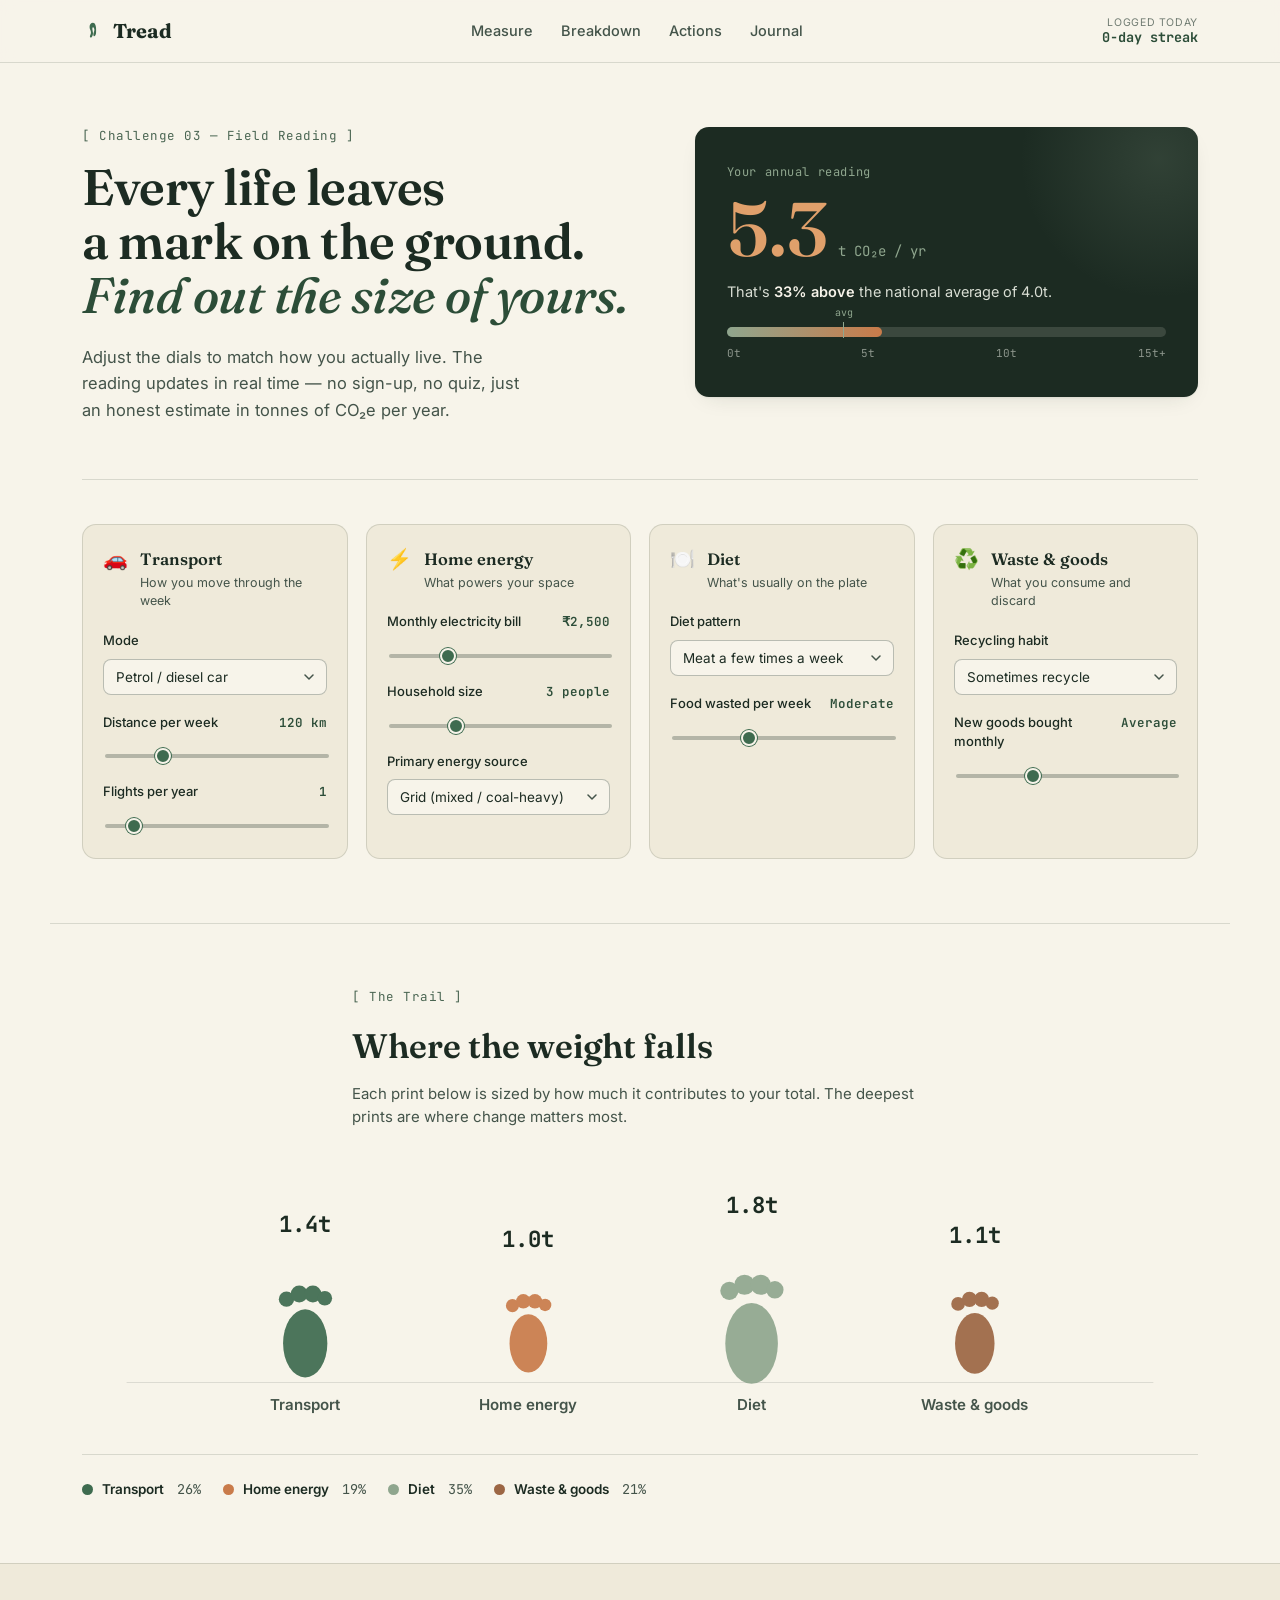
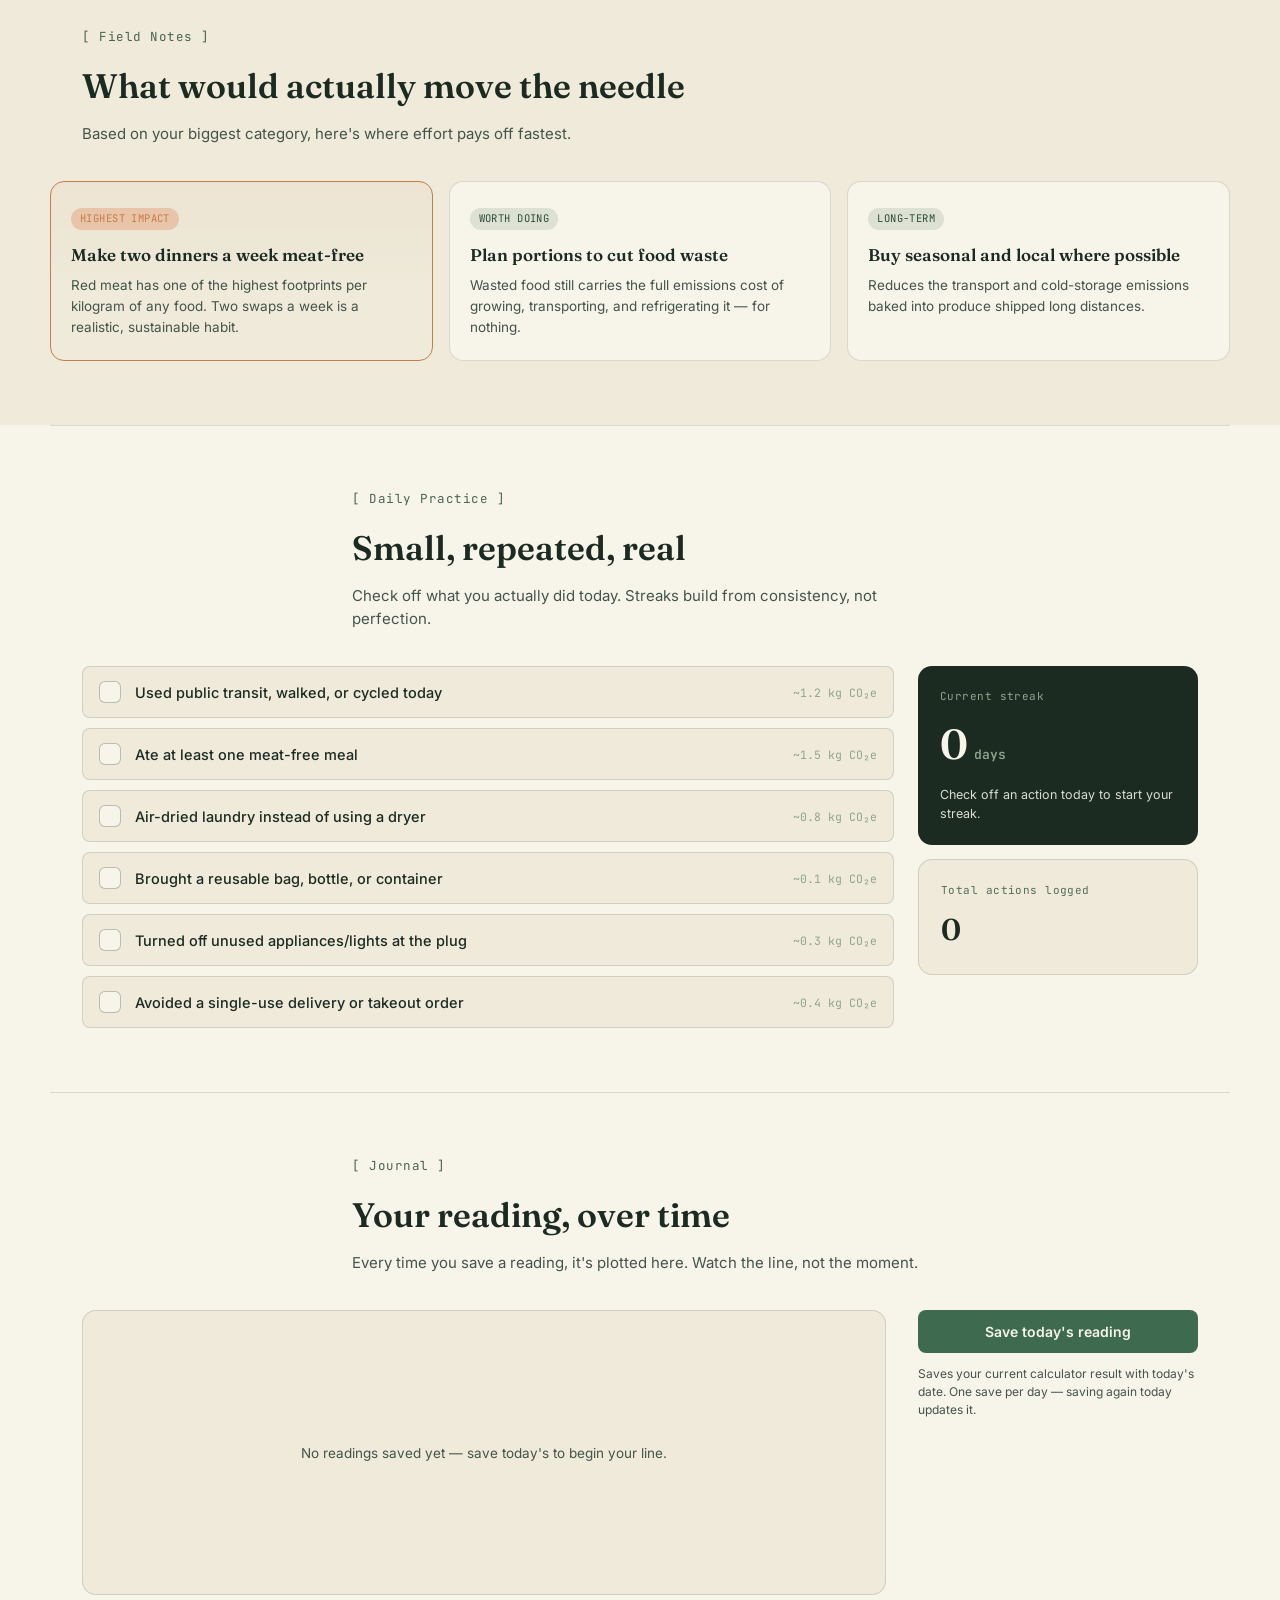
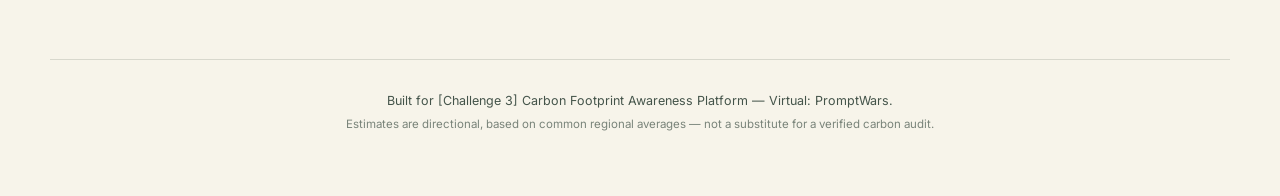
==== index.html @ a357f41b "Add files via upload Added initial project files" ====
<!DOCTYPE html>
<html lang="en">
<head>
<meta charset="UTF-8">
<meta name="viewport" content="width=device-width, initial-scale=1.0">
<title>Tread — Carbon Footprint Awareness Platform</title>
<link rel="preconnect" href="https://fonts.googleapis.com">
<link rel="preconnect" href="https://fonts.gstatic.com" crossorigin>
<link href="https://fonts.googleapis.com/css2?family=Fraunces:opsz,wght@9..144,300;9..144,500;9..144,600;9..144,700&family=Inter:wght@400;500;600;700&family=JetBrains+Mono:wght@400;500;700&display=swap" rel="stylesheet">
<link rel="stylesheet" href="style.css">
</head>
<body>

<!-- ============ NAV ============ -->
<header class="site-header">
  <div class="header-inner">
    <a href="#top" class="brand">
      <svg class="brand-mark" viewBox="0 0 32 32" fill="none" xmlns="http://www.w3.org/2000/svg" aria-hidden="true">
        <path d="M16 4c-3 0-5 2.5-5 6 0 3 2 5 2 8 0 2.5-1.5 4-1.5 6 0 1.5 1.5 2 2.5 1 1.5-1.5 2-4 2-6s-1-4-1-6c0-2 1-3 1-3s2 1.5 2 4c0 2.5-1.5 4.5-1.5 7 0 2 1 3.5 2.5 2 1.5-1.5 1.5-4 1.5-6.5C21 8.5 19 4 16 4z" fill="currentColor"/>
      </svg>
      <span>Tread</span>
    </a>
    <nav class="main-nav" aria-label="Primary">
      <a href="#measure">Measure</a>
      <a href="#breakdown">Breakdown</a>
      <a href="#actions">Actions</a>
      <a href="#journal">Journal</a>
    </nav>
    <div class="header-stat">
      <span class="header-stat-label">Logged today</span>
      <span class="header-stat-value" id="streakHeaderValue">0-day streak</span>
    </div>
  </div>
</header>

<main id="top">

  <!-- ============ HERO / CALCULATOR ============ -->
  <section class="hero" id="measure">
    <div class="hero-inner">

      <div class="hero-intro">
        <p class="eyebrow">[ Challenge 03 — Field Reading ]</p>
        <h1>Every life leaves<br>a mark on the ground.<br><em>Find out the size of yours.</em></h1>
        <p class="hero-sub">Adjust the dials to match how you actually live. The reading updates in real time — no sign-up, no quiz, just an honest estimate in tonnes of CO₂e per year.</p>
      </div>

      <div class="reading-panel">
        <div class="reading-display">
          <span class="reading-label">Your annual reading</span>
          <div class="reading-number">
            <span id="totalFootprint">0.0</span>
            <span class="reading-unit">t CO₂e / yr</span>
          </div>
          <div class="reading-compare" id="compareText">
            calculating against the national average&hellip;
          </div>
          <div class="reading-gauge">
            <div class="gauge-track">
              <div class="gauge-fill" id="gaugeFill"></div>
              <div class="gauge-marker" id="gaugeAvgMarker">
                <span>avg</span>
              </div>
            </div>
            <div class="gauge-scale">
              <span>0t</span>
              <span>5t</span>
              <span>10t</span>
              <span>15t+</span>
            </div>
          </div>
        </div>
      </div>

    </div>

    <!-- INPUT GRID -->
    <div class="input-deck">

      <div class="input-card" data-category="transport">
        <div class="input-card-head">
          <span class="input-icon" aria-hidden="true">🚗</span>
          <div>
            <h3>Transport</h3>
            <p>How you move through the week</p>
          </div>
        </div>

        <label class="field">
          <span class="field-row">
            <span>Mode</span>
          </span>
          <select id="transportMode">
            <option value="0.05">Walk / cycle mostly</option>
            <option value="0.08">Public transit</option>
            <option value="0.18" selected>Petrol / diesel car</option>
            <option value="0.05">Electric vehicle</option>
            <option value="0.25">Motorbike + car mix</option>
          </select>
        </label>

        <label class="field">
          <span class="field-row">
            <span>Distance per week</span>
            <span class="field-value mono" id="distanceVal">120 km</span>
          </span>
          <input type="range" id="distanceRange" min="0" max="500" value="120" step="5">
        </label>

        <label class="field">
          <span class="field-row">
            <span>Flights per year</span>
            <span class="field-value mono" id="flightsVal">1</span>
          </span>
          <input type="range" id="flightsRange" min="0" max="10" value="1" step="1">
        </label>
      </div>

      <div class="input-card" data-category="energy">
        <div class="input-card-head">
          <span class="input-icon" aria-hidden="true">⚡</span>
          <div>
            <h3>Home energy</h3>
            <p>What powers your space</p>
          </div>
        </div>

        <label class="field">
          <span class="field-row">
            <span>Monthly electricity bill</span>
            <span class="field-value mono" id="electricityVal">₹2,500</span>
          </span>
          <input type="range" id="electricityRange" min="0" max="10000" value="2500" step="100">
        </label>

        <label class="field">
          <span class="field-row">
            <span>Household size</span>
            <span class="field-value mono" id="householdVal">3 people</span>
          </span>
          <input type="range" id="householdRange" min="1" max="8" value="3" step="1">
        </label>

        <label class="field">
          <span class="field-row">
            <span>Primary energy source</span>
          </span>
          <select id="energySource">
            <option value="1.0" selected>Grid (mixed / coal-heavy)</option>
            <option value="0.6">Grid (renewable-leaning)</option>
            <option value="0.3">Solar / own renewables</option>
          </select>
        </label>
      </div>

      <div class="input-card" data-category="diet">
        <div class="input-card-head">
          <span class="input-icon" aria-hidden="true">🍽️</span>
          <div>
            <h3>Diet</h3>
            <p>What's usually on the plate</p>
          </div>
        </div>

        <label class="field">
          <span class="field-row">
            <span>Diet pattern</span>
          </span>
          <select id="dietType">
            <option value="2.5">Meat with most meals</option>
            <option value="1.7" selected>Meat a few times a week</option>
            <option value="1.1">Vegetarian</option>
            <option value="0.8">Vegan</option>
          </select>
        </label>

        <label class="field">
          <span class="field-row">
            <span>Food wasted per week</span>
            <span class="field-value mono" id="wasteVal">Moderate</span>
          </span>
          <input type="range" id="wasteRange" min="0" max="3" value="1" step="1">
        </label>
      </div>

      <div class="input-card" data-category="waste">
        <div class="input-card-head">
          <span class="input-icon" aria-hidden="true">♻️</span>
          <div>
            <h3>Waste &amp; goods</h3>
            <p>What you consume and discard</p>
          </div>
        </div>

        <label class="field">
          <span class="field-row">
            <span>Recycling habit</span>
          </span>
          <select id="recyclingHabit">
            <option value="1.2">Rarely separate waste</option>
            <option value="0.8" selected>Sometimes recycle</option>
            <option value="0.4">Always recycle / compost</option>
          </select>
        </label>

        <label class="field">
          <span class="field-row">
            <span>New goods bought monthly</span>
            <span class="field-value mono" id="goodsVal">Average</span>
          </span>
          <input type="range" id="goodsRange" min="0" max="3" value="1" step="1">
        </label>
      </div>

    </div>
  </section>

  <!-- ============ BREAKDOWN / FOOTPRINT TRAIL ============ -->
  <section class="breakdown" id="breakdown">
    <div class="section-head">
      <p class="eyebrow">[ The Trail ]</p>
      <h2>Where the weight falls</h2>
      <p class="section-sub">Each print below is sized by how much it contributes to your total. The deepest prints are where change matters most.</p>
    </div>

    <div class="trail-wrap">
      <svg id="trailSvg" viewBox="0 0 1000 220" preserveAspectRatio="xMidYMid meet" aria-hidden="true"></svg>
    </div>

    <div class="legend" id="legend"></div>
  </section>

  <!-- ============ INSIGHTS ============ -->
  <section class="insights" id="insights">
    <div class="section-head">
      <p class="eyebrow">[ Field Notes ]</p>
      <h2>What would actually move the needle</h2>
      <p class="section-sub">Based on your biggest category, here's where effort pays off fastest.</p>
    </div>
    <div class="insight-cards" id="insightCards"></div>
  </section>

  <!-- ============ ACTIONS / HABIT TRACKER ============ -->
  <section class="actions" id="actions">
    <div class="section-head">
      <p class="eyebrow">[ Daily Practice ]</p>
      <h2>Small, repeated, real</h2>
      <p class="section-sub">Check off what you actually did today. Streaks build from consistency, not perfection.</p>
    </div>

    <div class="actions-layout">
      <div class="action-list" id="actionList"></div>

      <aside class="streak-panel">
        <div class="streak-card">
          <span class="streak-label">Current streak</span>
          <div class="streak-number"><span id="streakCount">0</span><span class="streak-unit">days</span></div>
          <p class="streak-note" id="streakNote">Check off an action today to start your streak.</p>
        </div>
        <div class="streak-card streak-secondary">
          <span class="streak-label">Total actions logged</span>
          <div class="streak-number small"><span id="totalActionsLogged">0</span></div>
        </div>
      </aside>
    </div>
  </section>

  <!-- ============ JOURNAL / HISTORY ============ -->
  <section class="journal" id="journal">
    <div class="section-head">
      <p class="eyebrow">[ Journal ]</p>
      <h2>Your reading, over time</h2>
      <p class="section-sub">Every time you save a reading, it's plotted here. Watch the line, not the moment.</p>
    </div>

    <div class="journal-layout">
      <div class="journal-chart-wrap">
        <svg id="historySvg" viewBox="0 0 800 260" preserveAspectRatio="xMidYMid meet" aria-hidden="true"></svg>
        <p class="journal-empty" id="journalEmpty">No readings saved yet — save today's to begin your line.</p>
      </div>
      <div class="journal-side">
        <button class="btn-primary" id="saveReadingBtn">Save today's reading</button>
        <p class="journal-hint">Saves your current calculator result with today's date. One save per day — saving again today updates it.</p>
        <ul class="journal-list" id="journalList"></ul>
      </div>
    </div>
  </section>

</main>

<footer class="site-footer">
  <p>Built for [Challenge 3] Carbon Footprint Awareness Platform — Virtual: PromptWars.</p>
  <p class="footer-fine">Estimates are directional, based on common regional averages — not a substitute for a verified carbon audit.</p>
</footer>

<script src="script.js"></script>
</body>
</html>
---- style.css ----
/* ============================================================
   TREAD — Carbon Footprint Awareness Platform
   Design language: field journal / specimen reading.
   Not a SaaS dashboard — an instrument panel for your own life.
   ============================================================ */

:root {
  /* ---- Palette ---- */
  --ink: #1C2B22;          /* near-black forest, primary text */
  --ink-soft: #44544A;     /* secondary text */
  --paper: #F7F4EA;        /* warm cream background */
  --paper-card: #EFEADA;   /* slightly deeper card surface */
  --moss: #3E6B4F;         /* primary accent — moss green */
  --moss-deep: #2C4D38;    /* hover / pressed state */
  --clay: #C97B4A;         /* terracotta — high-impact / warning accent */
  --clay-soft: #E8C4A8;    /* light clay tint */
  --sage: #8FA68E;         /* muted secondary accent */
  --line: rgba(28, 43, 34, 0.14);   /* hairline borders */
  --line-strong: rgba(28, 43, 34, 0.28);

  /* ---- Type ---- */
  --font-display: 'Fraunces', serif;
  --font-body: 'Inter', sans-serif;
  --font-mono: 'JetBrains Mono', monospace;

  /* ---- Misc ---- */
  --radius: 14px;
  --radius-sm: 8px;
  --shadow-card: 0 1px 2px rgba(28,43,34,0.06), 0 8px 24px -12px rgba(28,43,34,0.18);
}

* { box-sizing: border-box; }

@media (prefers-reduced-motion: reduce) {
  *, *::before, *::after {
    animation-duration: 0.01ms !important;
    animation-iteration-count: 1 !important;
    transition-duration: 0.01ms !important;
    scroll-behavior: auto !important;
  }
}

html {
  scroll-behavior: smooth;
}

body {
  margin: 0;
  font-family: var(--font-body);
  background: var(--paper);
  color: var(--ink);
  line-height: 1.5;
  -webkit-font-smoothing: antialiased;
}

a { color: inherit; }

h1, h2, h3 {
  font-family: var(--font-display);
  font-weight: 600;
  margin: 0;
  color: var(--ink);
}

p { margin: 0; }

.mono { font-family: var(--font-mono); }

.eyebrow {
  font-family: var(--font-mono);
  font-size: 12.5px;
  letter-spacing: 0.04em;
  color: var(--moss-deep);
  text-transform: none;
  margin: 0 0 14px 0;
  opacity: 0.85;
}

:focus-visible {
  outline: 2px solid var(--clay);
  outline-offset: 3px;
  border-radius: 4px;
}

/* ============ HEADER ============ */
.site-header {
  position: sticky;
  top: 0;
  z-index: 50;
  background: rgba(247, 244, 234, 0.92);
  backdrop-filter: blur(8px);
  border-bottom: 1px solid var(--line);
}

.header-inner {
  max-width: 1180px;
  margin: 0 auto;
  padding: 16px 32px;
  display: flex;
  align-items: center;
  justify-content: space-between;
  gap: 24px;
}

.brand {
  display: flex;
  align-items: center;
  gap: 9px;
  text-decoration: none;
  font-family: var(--font-display);
  font-weight: 700;
  font-size: 20px;
  color: var(--ink);
}

.brand-mark { width: 22px; height: 22px; color: var(--moss); }

.main-nav {
  display: flex;
  gap: 28px;
}

.main-nav a {
  text-decoration: none;
  font-size: 14.5px;
  font-weight: 500;
  color: var(--ink-soft);
  transition: color 0.15s ease;
  position: relative;
}

.main-nav a:hover { color: var(--moss-deep); }

.header-stat {
  display: flex;
  flex-direction: column;
  align-items: flex-end;
  line-height: 1.25;
}

.header-stat-label {
  font-size: 10.5px;
  text-transform: uppercase;
  letter-spacing: 0.06em;
  color: var(--ink-soft);
  opacity: 0.75;
}

.header-stat-value {
  font-family: var(--font-mono);
  font-size: 13.5px;
  font-weight: 700;
  color: var(--moss-deep);
}

@media (max-width: 760px) {
  .main-nav { display: none; }
  .header-inner { padding: 14px 18px; }
}

/* ============ HERO ============ */
.hero {
  max-width: 1180px;
  margin: 0 auto;
  padding: 64px 32px 0;
}

.hero-inner {
  display: grid;
  grid-template-columns: 1.05fr 0.95fr;
  gap: 56px;
  align-items: start;
  padding-bottom: 56px;
  border-bottom: 1px solid var(--line);
}

.hero-intro h1 {
  font-size: clamp(32px, 4.2vw, 50px);
  line-height: 1.08;
  letter-spacing: -0.01em;
  font-weight: 600;
  margin-bottom: 22px;
}

.hero-intro h1 em {
  font-style: italic;
  font-weight: 500;
  color: var(--moss-deep);
}

.hero-sub {
  font-size: 16.5px;
  color: var(--ink-soft);
  max-width: 46ch;
  line-height: 1.6;
}

/* ---- Reading panel (the signature number) ---- */
.reading-panel {
  background: var(--ink);
  color: var(--paper);
  border-radius: var(--radius);
  padding: 36px 32px;
  box-shadow: var(--shadow-card);
  position: relative;
  overflow: hidden;
}

.reading-panel::before {
  content: "";
  position: absolute;
  top: -40%;
  right: -20%;
  width: 280px;
  height: 280px;
  background: radial-gradient(circle, rgba(143,166,142,0.18), transparent 70%);
  pointer-events: none;
}

.reading-label {
  font-family: var(--font-mono);
  font-size: 12px;
  letter-spacing: 0.05em;
  color: var(--sage);
  display: block;
  margin-bottom: 10px;
}

.reading-number {
  display: flex;
  align-items: baseline;
  gap: 10px;
  margin-bottom: 14px;
}

.reading-number span:first-child {
  font-family: var(--font-display);
  font-size: clamp(56px, 7vw, 76px);
  font-weight: 600;
  line-height: 1;
  font-variant-numeric: tabular-nums;
  transition: color 0.3s ease;
}

.reading-unit {
  font-family: var(--font-mono);
  font-size: 14px;
  color: var(--sage);
  white-space: nowrap;
}

.reading-compare {
  font-size: 14.5px;
  color: #D8DDD3;
  margin-bottom: 24px;
  min-height: 20px;
}

.reading-compare strong { color: var(--paper); font-weight: 600; }

.gauge-track {
  position: relative;
  height: 10px;
  background: rgba(247,244,234,0.14);
  border-radius: 6px;
  overflow: visible;
}

.gauge-fill {
  height: 100%;
  border-radius: 6px;
  background: linear-gradient(90deg, var(--sage), var(--clay));
  width: 0%;
  transition: width 0.4s cubic-bezier(0.22, 1, 0.36, 1);
}

.gauge-marker {
  position: absolute;
  top: -22px;
  left: 33.3%;
  transform: translateX(-50%);
  font-family: var(--font-mono);
  font-size: 10px;
  color: var(--sage);
  display: flex;
  flex-direction: column;
  align-items: center;
}

.gauge-marker::after {
  content: "";
  width: 1px;
  height: 16px;
  background: var(--sage);
  margin-top: 2px;
}

.gauge-scale {
  display: flex;
  justify-content: space-between;
  margin-top: 8px;
  font-family: var(--font-mono);
  font-size: 11px;
  color: rgba(216,221,211,0.6);
}

@media (max-width: 920px) {
  .hero-inner { grid-template-columns: 1fr; gap: 36px; }
}

/* ============ INPUT DECK ============ */
.input-deck {
  display: grid;
  grid-template-columns: repeat(4, 1fr);
  gap: 18px;
  padding: 44px 0 64px;
}

@media (max-width: 1080px) {
  .input-deck { grid-template-columns: repeat(2, 1fr); }
}
@media (max-width: 620px) {
  .input-deck { grid-template-columns: 1fr; padding: 32px 0 48px; }
  .hero { padding: 44px 18px 0; }
}

.input-card {
  background: var(--paper-card);
  border: 1px solid var(--line);
  border-radius: var(--radius);
  padding: 22px 20px 24px;
  transition: border-color 0.2s ease, transform 0.2s ease;
}

.input-card:hover { border-color: var(--line-strong); }

.input-card-head {
  display: flex;
  align-items: flex-start;
  gap: 12px;
  margin-bottom: 20px;
}

.input-icon {
  font-size: 20px;
  line-height: 1;
  margin-top: 2px;
}

.input-card-head h3 {
  font-size: 16.5px;
  margin-bottom: 2px;
}

.input-card-head p {
  font-size: 12.5px;
  color: var(--ink-soft);
}

.field {
  display: block;
  margin-bottom: 18px;
}

.field:last-child { margin-bottom: 0; }

.field-row {
  display: flex;
  justify-content: space-between;
  align-items: baseline;
  font-size: 13px;
  font-weight: 500;
  color: var(--ink);
  margin-bottom: 8px;
}

.field-value {
  color: var(--moss-deep);
  font-weight: 600;
  font-size: 12.5px;
}

select {
  width: 100%;
  padding: 9px 12px;
  font-family: var(--font-body);
  font-size: 13.5px;
  color: var(--ink);
  background: var(--paper);
  border: 1px solid var(--line-strong);
  border-radius: var(--radius-sm);
  cursor: pointer;
  appearance: none;
  background-image: url("data:image/svg+xml,%3Csvg xmlns='http://www.w3.org/2000/svg' width='10' height='6' viewBox='0 0 10 6'%3E%3Cpath d='M1 1l4 4 4-4' stroke='%2344544A' stroke-width='1.5' fill='none' stroke-linecap='round' stroke-linejoin='round'/%3E%3C/svg%3E");
  background-repeat: no-repeat;
  background-position: right 12px center;
}

select:focus { border-color: var(--moss); }

input[type="range"] {
  -webkit-appearance: none;
  width: 100%;
  height: 4px;
  border-radius: 4px;
  background: var(--line-strong);
  outline: none;
}

input[type="range"]::-webkit-slider-thumb {
  -webkit-appearance: none;
  width: 16px;
  height: 16px;
  border-radius: 50%;
  background: var(--moss);
  border: 2px solid var(--paper);
  box-shadow: 0 0 0 1px var(--moss);
  cursor: pointer;
  transition: transform 0.15s ease;
}

input[type="range"]::-webkit-slider-thumb:hover { transform: scale(1.15); }

input[type="range"]::-moz-range-thumb {
  width: 16px;
  height: 16px;
  border-radius: 50%;
  background: var(--moss);
  border: 2px solid var(--paper);
  cursor: pointer;
}

/* ============ SECTION HEAD (shared) ============ */
.section-head {
  max-width: 640px;
  margin: 0 auto 36px;
  padding: 0 32px;
  text-align: left;
}

.section-head h2 {
  font-size: clamp(26px, 3vw, 34px);
  margin-bottom: 10px;
}

.section-sub {
  font-size: 15px;
  color: var(--ink-soft);
  line-height: 1.55;
}

section.breakdown, section.insights, section.actions, section.journal {
  max-width: 1180px;
  margin: 0 auto;
  padding: 64px 32px;
}

section.breakdown { border-top: 1px solid var(--line); }
section.insights { background: var(--paper-card); max-width: 100%; border-top: 1px solid var(--line); }
section.insights > * { max-width: 1180px; margin-left: auto; margin-right: auto; }
section.actions { border-top: 1px solid var(--line); }
section.journal { border-top: 1px solid var(--line); }

@media (max-width: 620px) {
  section.breakdown, section.insights, section.actions, section.journal { padding: 48px 18px; }
  .section-head { padding: 0; }
}

/* ============ TRAIL (signature visualization) ============ */
.trail-wrap {
  width: 100%;
  overflow-x: auto;
  padding: 12px 0 4px;
}

#trailSvg {
  width: 100%;
  min-width: 560px;
  height: auto;
  display: block;
}

.legend {
  display: flex;
  flex-wrap: wrap;
  gap: 22px;
  margin-top: 28px;
  padding-top: 24px;
  border-top: 1px solid var(--line);
}

.legend-item {
  display: flex;
  align-items: center;
  gap: 9px;
  font-size: 13.5px;
}

.legend-dot {
  width: 11px;
  height: 11px;
  border-radius: 50%;
  flex-shrink: 0;
}

.legend-cat { font-weight: 600; color: var(--ink); }
.legend-pct { font-family: var(--font-mono); color: var(--ink-soft); margin-left: 4px; }

/* ============ INSIGHTS ============ */
.insight-cards {
  display: grid;
  grid-template-columns: repeat(auto-fit, minmax(260px, 1fr));
  gap: 16px;
}

.insight-card {
  background: var(--paper);
  border: 1px solid var(--line);
  border-radius: var(--radius);
  padding: 22px 20px;
}

.insight-card.priority {
  border-color: var(--clay);
  background: linear-gradient(180deg, rgba(201,123,74,0.06), transparent 60%);
}

.insight-tag {
  display: inline-block;
  font-family: var(--font-mono);
  font-size: 10.5px;
  letter-spacing: 0.04em;
  text-transform: uppercase;
  color: var(--clay);
  background: var(--clay-soft);
  padding: 3px 9px;
  border-radius: 20px;
  margin-bottom: 12px;
}

.insight-card:not(.priority) .insight-tag {
  color: var(--moss-deep);
  background: rgba(143,166,142,0.25);
}

.insight-card h4 {
  font-family: var(--font-display);
  font-size: 17px;
  font-weight: 600;
  margin: 0 0 8px 0;
}

.insight-card p {
  font-size: 13.5px;
  color: var(--ink-soft);
  line-height: 1.55;
}

/* ============ ACTIONS / HABIT TRACKER ============ */
.actions-layout {
  display: grid;
  grid-template-columns: 1fr 280px;
  gap: 24px;
  align-items: start;
}

@media (max-width: 860px) {
  .actions-layout { grid-template-columns: 1fr; }
}

.action-list {
  display: flex;
  flex-direction: column;
  gap: 10px;
}

.action-item {
  display: flex;
  align-items: center;
  gap: 14px;
  background: var(--paper-card);
  border: 1px solid var(--line);
  border-radius: var(--radius-sm);
  padding: 14px 16px;
  cursor: pointer;
  transition: border-color 0.15s ease, background 0.15s ease;
}

.action-item:hover { border-color: var(--line-strong); }

.action-item.checked {
  background: rgba(62,107,79,0.08);
  border-color: var(--moss);
}

.action-checkbox {
  width: 22px;
  height: 22px;
  border-radius: 6px;
  border: 1.5px solid var(--line-strong);
  background: var(--paper);
  flex-shrink: 0;
  display: flex;
  align-items: center;
  justify-content: center;
  transition: all 0.15s ease;
}

.action-item.checked .action-checkbox {
  background: var(--moss);
  border-color: var(--moss);
}

.action-checkbox svg {
  width: 13px;
  height: 13px;
  opacity: 0;
  transform: scale(0.6);
  transition: all 0.15s ease;
}

.action-item.checked .action-checkbox svg {
  opacity: 1;
  transform: scale(1);
}

.action-text {
  flex: 1;
  font-size: 14.5px;
  font-weight: 500;
}

.action-item.checked .action-text {
  color: var(--moss-deep);
}

.action-impact {
  font-family: var(--font-mono);
  font-size: 11.5px;
  color: var(--sage);
  white-space: nowrap;
}

.streak-panel {
  display: flex;
  flex-direction: column;
  gap: 14px;
}

.streak-card {
  background: var(--ink);
  color: var(--paper);
  border-radius: var(--radius);
  padding: 22px;
}

.streak-secondary {
  background: var(--paper-card);
  color: var(--ink);
  border: 1px solid var(--line);
}

.streak-label {
  font-family: var(--font-mono);
  font-size: 11px;
  letter-spacing: 0.04em;
  color: var(--sage);
  display: block;
  margin-bottom: 8px;
}

.streak-secondary .streak-label { color: var(--moss-deep); opacity: 0.8; }

.streak-number {
  font-family: var(--font-display);
  font-size: 42px;
  font-weight: 600;
  display: flex;
  align-items: baseline;
  gap: 6px;
}

.streak-number.small { font-size: 30px; }

.streak-unit {
  font-family: var(--font-mono);
  font-size: 13px;
  color: var(--sage);
}

.streak-note {
  font-size: 12.5px;
  color: #D8DDD3;
  margin-top: 10px;
  line-height: 1.5;
}

/* ============ JOURNAL ============ */
.journal-layout {
  display: grid;
  grid-template-columns: 1fr 280px;
  gap: 32px;
}

@media (max-width: 860px) {
  .journal-layout { grid-template-columns: 1fr; }
}

.journal-chart-wrap {
  position: relative;
  background: var(--paper-card);
  border: 1px solid var(--line);
  border-radius: var(--radius);
  padding: 16px;
  min-height: 220px;
}

#historySvg { width: 100%; height: auto; display: block; }

.journal-empty {
  position: absolute;
  top: 50%;
  left: 50%;
  transform: translate(-50%, -50%);
  font-size: 13.5px;
  color: var(--ink-soft);
  text-align: center;
  width: 80%;
}

.journal-side {
  display: flex;
  flex-direction: column;
  gap: 12px;
}

.btn-primary {
  background: var(--moss);
  color: var(--paper);
  border: none;
  border-radius: var(--radius-sm);
  padding: 13px 20px;
  font-family: var(--font-body);
  font-size: 14px;
  font-weight: 600;
  cursor: pointer;
  transition: background 0.15s ease, transform 0.1s ease;
}

.btn-primary:hover { background: var(--moss-deep); }
.btn-primary:active { transform: scale(0.98); }

.journal-hint {
  font-size: 12px;
  color: var(--ink-soft);
  line-height: 1.5;
}

.journal-list {
  list-style: none;
  margin: 8px 0 0;
  padding: 0;
  display: flex;
  flex-direction: column;
  gap: 8px;
  max-height: 220px;
  overflow-y: auto;
}

.journal-list li {
  display: flex;
  justify-content: space-between;
  font-size: 12.5px;
  padding: 8px 10px;
  background: var(--paper);
  border: 1px solid var(--line);
  border-radius: 6px;
}

.journal-list .jl-date { color: var(--ink-soft); }
.journal-list .jl-val { font-family: var(--font-mono); font-weight: 600; color: var(--moss-deep); }

/* ============ FOOTER ============ */
.site-footer {
  max-width: 1180px;
  margin: 0 auto;
  padding: 32px 32px 56px;
  text-align: center;
  color: var(--ink-soft);
  font-size: 12.5px;
  border-top: 1px solid var(--line);
}

.site-footer p { margin-bottom: 6px; }
.footer-fine { opacity: 0.7; font-size: 11.5px; }

/* ============ TRAIL SVG ELEMENT STYLES ============ */
.trail-print {
  transition: opacity 0.3s ease;
}

.trail-amount {
  font-family: var(--font-mono);
  font-weight: 700;
}

.trail-cat-label {
  font-family: var(--font-body);
  font-weight: 600;
}
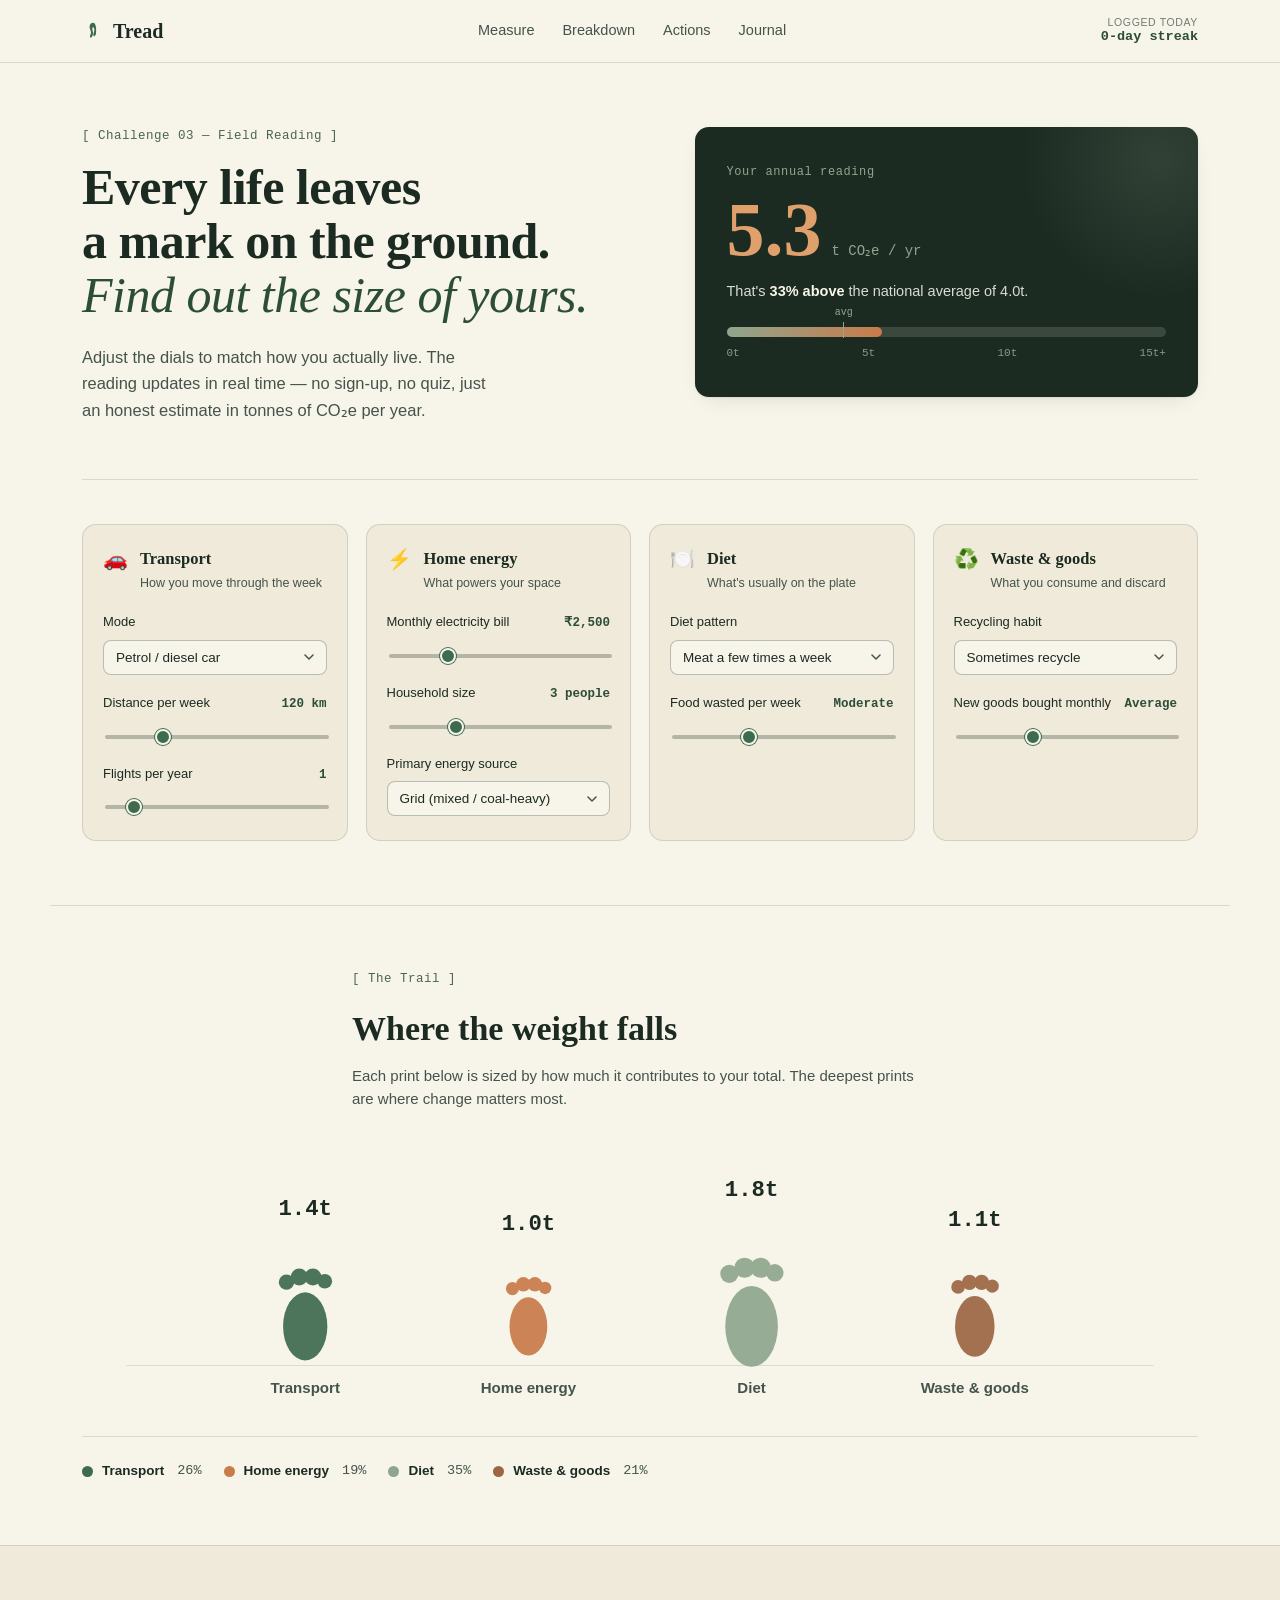
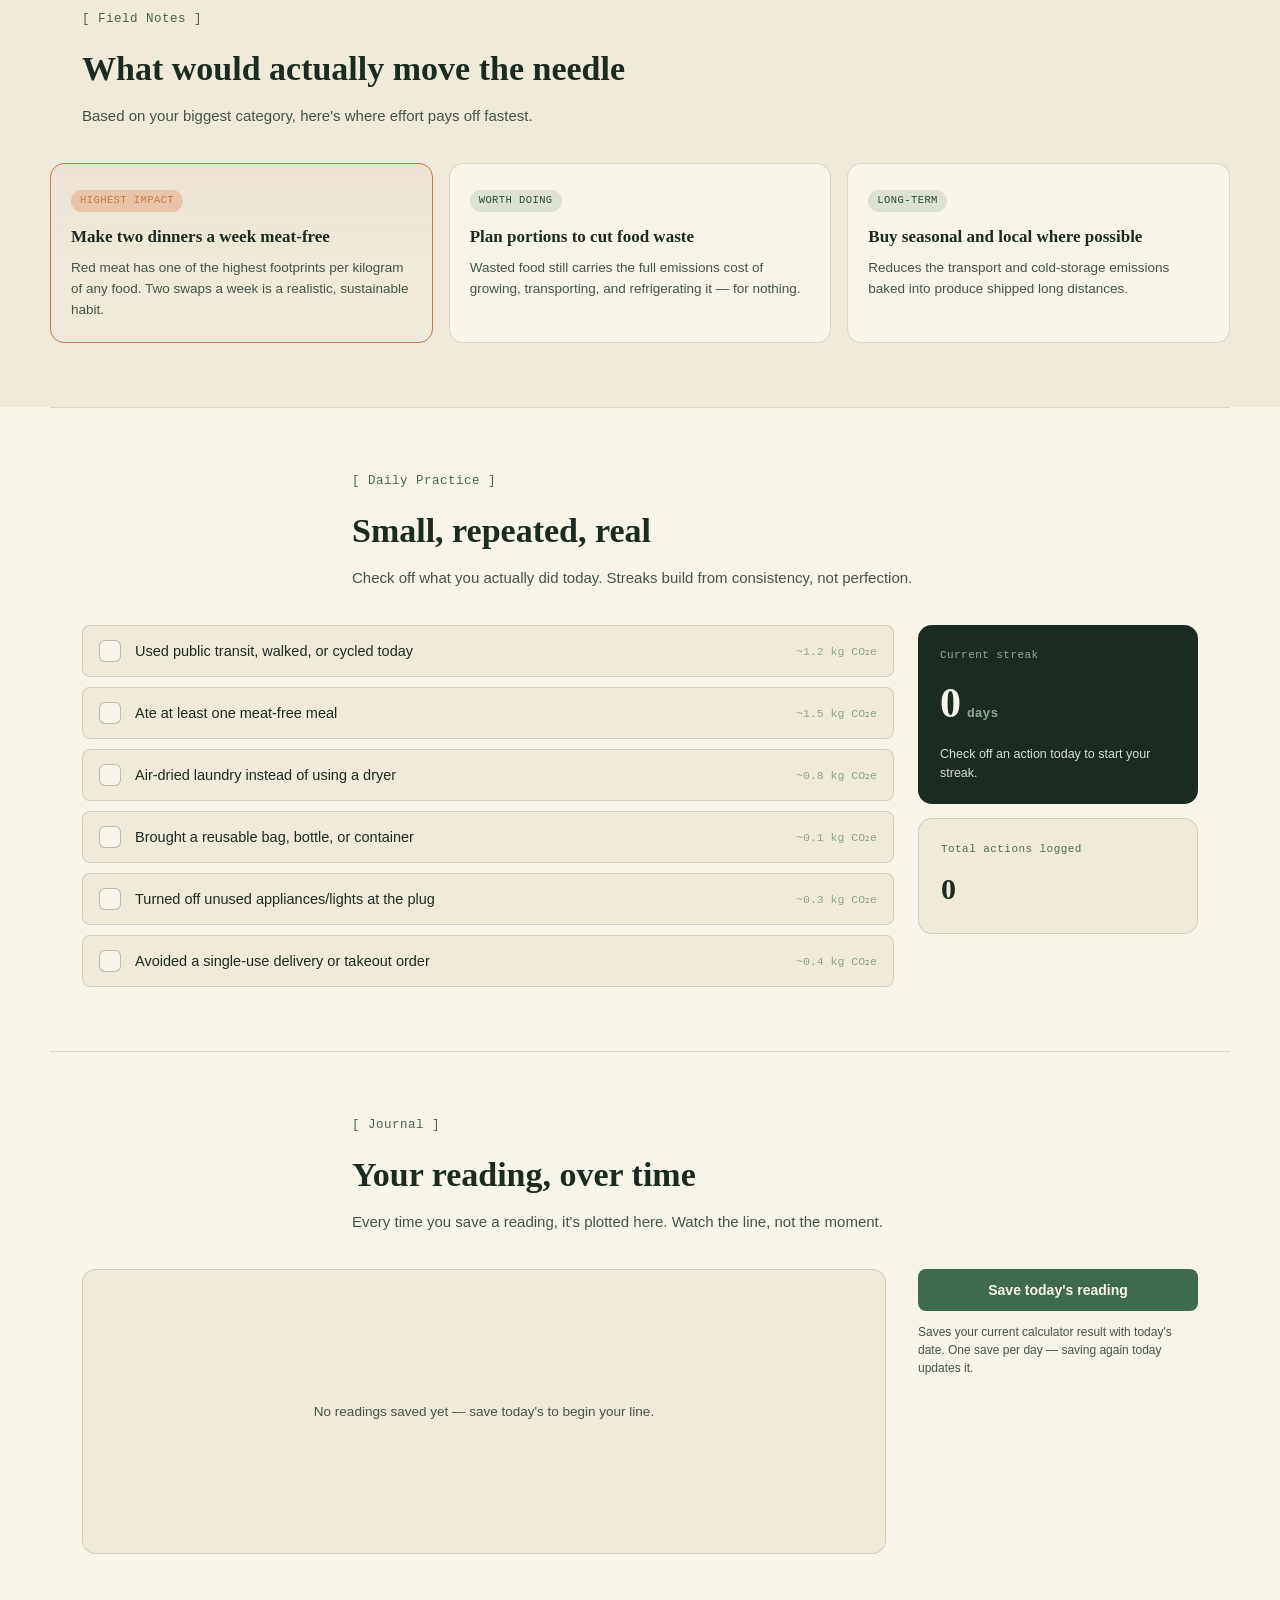
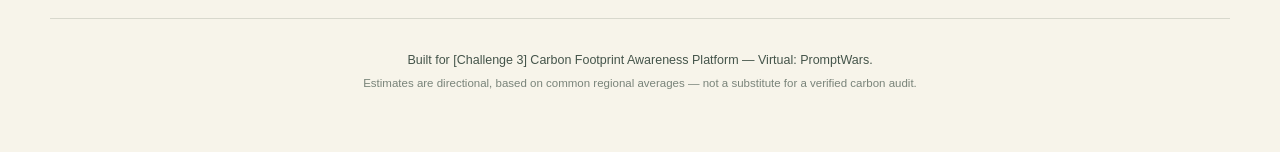
==== commit e63b7e95: "Update index.html" ====
--- a/index.html
+++ b/index.html
@@ -3,6 +3,7 @@
 <head>
 <meta charset="UTF-8">
 <meta name="viewport" content="width=device-width, initial-scale=1.0">
+<meta http-equiv="Content-Security-Policy" content="default-src 'self'; style-src 'self' 'unsafe-inline' https://fonts.googleapis.com; font-src https://fonts.gstatic.com; script-src 'self'; img-src 'self' data:; connect-src 'self'; base-uri 'self'; form-action 'self';">
 <title>Tread — Carbon Footprint Awareness Platform</title>
 <link rel="preconnect" href="https://fonts.googleapis.com">
 <link rel="preconnect" href="https://fonts.gstatic.com" crossorigin>
